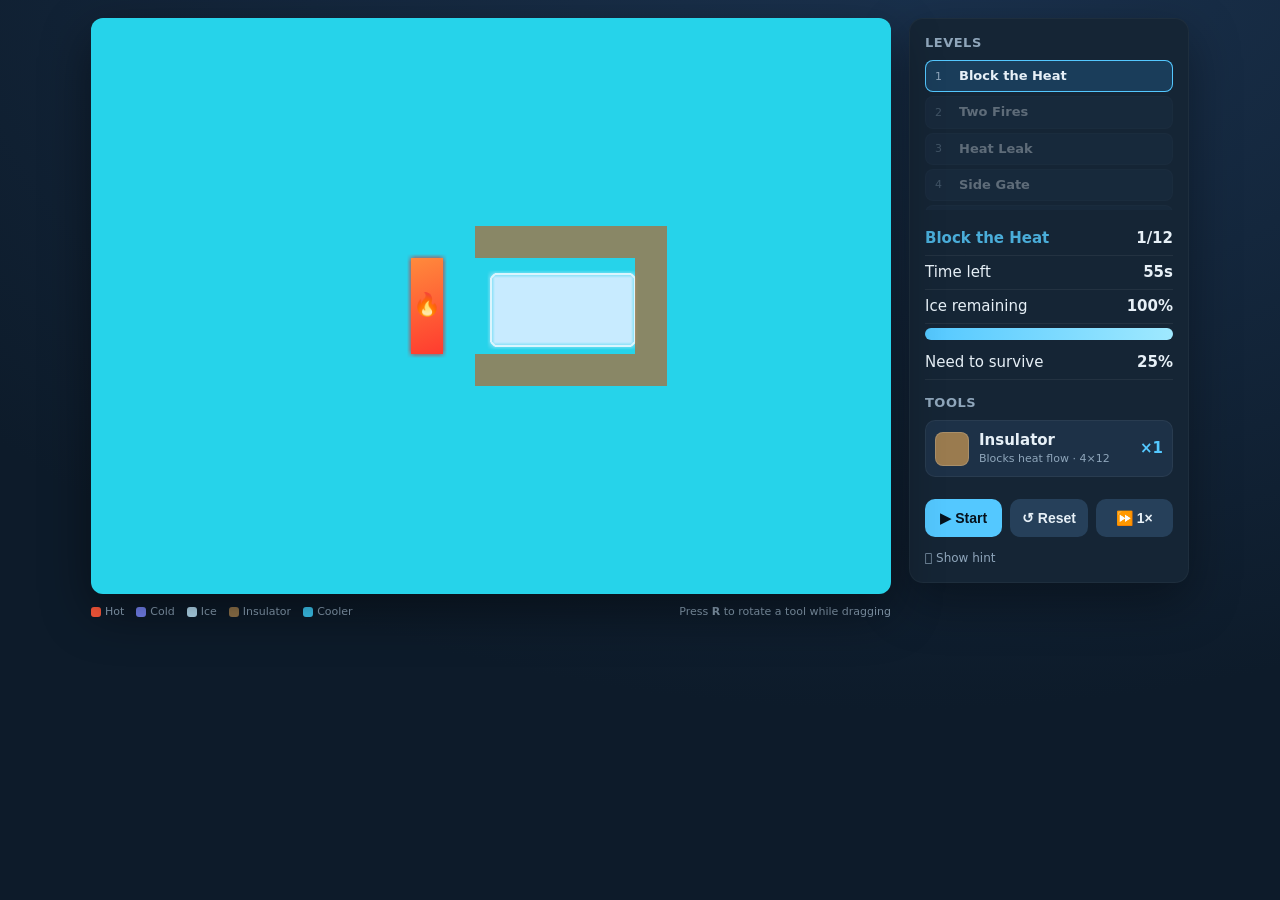
==== phys/index.html @ 72ea24be "feat: add phys project" ====
<!DOCTYPE html>
<html lang="en">
<head>
<meta charset="UTF-8">
<meta name="viewport" content="width=device-width, initial-scale=1.0">
<title>Ice Cube Rescue</title>
<link rel="stylesheet" href="style.css">
</head>
<body>
  <div>
    <div class="stage">
      <canvas id="cv"></canvas>
      <div class="banner" id="banner">
        <div class="big" id="bannerText">WIN</div>
        <div id="bannerSub"></div>
        <button id="bannerBtn">Next</button>
      </div>
    </div>
    <div class="legend">
      <span><i style="background:#ff5a3c"></i>Hot</span>
      <span><i style="background:#7b8aff"></i>Cold</span>
      <span><i style="background:#bfe9ff"></i>Ice</span>
      <span><i style="background:#9a7b4f"></i>Insulator</span>
      <span><i style="background:#3fd2ff"></i>Cooler</span>
      <span style="margin-left:auto">Press <b>R</b> to rotate a tool while dragging</span>
    </div>
  </div>

  <div class="panel">
    <div class="section-label">Levels</div>
    <div id="levelList"></div>

    <div class="stat"><span id="levelName">Level</span><b id="levelNo">1/3</b></div>
    <div class="stat"><span>Time left</span><b id="timeLeft">--</b></div>
    <div class="stat"><span>Ice remaining</span><b id="icePct">100%</b></div>
    <div class="bar"><span id="iceBar" style="width:100%"></span></div>
    <div class="stat" style="margin-top:6px"><span>Need to survive</span><b id="needPct">25%</b></div>

    <div class="tray">
      <h3>Tools</h3>
      <div id="toolList"></div>
    </div>

    <div class="btns">
      <button id="startBtn">▶ Start</button>
      <button id="resetBtn" class="ghost">↺ Reset</button>
      <button id="speedBtn" class="ghost">⏩ 1×</button>
    </div>
    
    <div id="showHint">𖡊 Show hint</div>
    <div class="hint" id="hint"></div>
  </div>

  <!-- classic scripts share global scope; load order matters, no bundler/server needed -->
  <script src="js/config.js"></script>
  <script src="js/levels.js"></script>
  <script src="js/sim.js"></script>
  <script src="js/marching.js"></script>
  <script src="js/thermalPalette.js"></script>
  <script src="js/render.js"></script>
  <script src="js/temperatureProbe.js"></script>
  <script src="js/main.js"></script>
</body>
</html>
---- phys/style.css ----
:root{
  --bg:#0d1b2a; --panel:#152535; --panel2:#1d3147;
  --ink:#e7f0f7; --muted:#8fa6bb; --accent:#54c8ff; --good:#5be39b; --bad:#ff6b6b;
}
*{box-sizing:border-box}
html,body{margin:0;height:100%}
body{
  background:radial-gradient(1200px 800px at 70% -10%, #1b3350, var(--bg));
  color:var(--ink); font:15px/1.4 system-ui,Segoe UI,Roboto,sans-serif;
  display:flex; min-height:100%; justify-content:center; align-items:flex-start;
  padding:18px; gap:18px; user-select:none;
}
h1{font-size:20px;margin:0 0 2px}
.sub{color:var(--muted);font-size:13px;margin:0 0 12px}
.stage{position:relative}
canvas{
  display:block;border-radius:12px;background:#08121d;
  box-shadow:0 18px 50px rgba(0,0,0,.45), inset 0 0 0 1px rgba(255,255,255,.05);
  cursor:default; touch-action:none;
}
.panel{
  width:280px;background:var(--panel);border-radius:14px;padding:16px;
  box-shadow:0 18px 50px rgba(0,0,0,.35), inset 0 0 0 1px rgba(255,255,255,.04);
}
.stat{display:flex;justify-content:space-between;padding:6px 0;border-bottom:1px solid rgba(255,255,255,.06)}
.stat b{font-variant-numeric:tabular-nums}

#levelName {
  color: #4aadd9;
  font-weight: bolder;
}

.bar{height:12px;border-radius:8px;background:#0a1623;overflow:hidden;margin-top:4px}
.bar>span{display:block;height:100%;background:linear-gradient(90deg,#54c8ff,#9fe9ff);transition:width .12s linear}
.tray{margin-top:14px}
.tray h3{font-size:13px;color:var(--muted);text-transform:uppercase;letter-spacing:.5px;margin:0 0 8px}
.tool{
  display:flex;align-items:center;gap:10px;padding:10px;border-radius:10px;
  background:var(--panel2);margin-bottom:8px;cursor:grab;
  box-shadow:inset 0 0 0 1px rgba(255,255,255,.05);
}
.tool:active{cursor:grabbing}
.tool.empty{opacity:.4;cursor:not-allowed}
.swatch{width:34px;height:34px;border-radius:8px;flex:none;box-shadow:inset 0 0 0 1px rgba(255,255,255,.15)}
.tool .meta{flex:1}
.tool .name{font-weight:600}
.tool .desc{font-size:11px;color:var(--muted)}
.tool .count{font-variant-numeric:tabular-nums;font-weight:700;color:var(--accent)}
.btns{display:flex;gap:8px;margin-top:14px}
button{
  flex:1;border:0;border-radius:10px;padding:11px;color:#06121d;font-weight:700;
  background:var(--accent);cursor:pointer;font-size:14px;
}
button.ghost{background:#26405a;color:var(--ink)}
button:disabled{opacity:.45;cursor:not-allowed}
.banner{
  position:absolute;inset:0;display:none;align-items:center;justify-content:center;
  flex-direction:column;gap:10px;border-radius:12px;background:rgba(5,12,20,.72);backdrop-filter:blur(2px);
}
.banner.show{display:flex}
.banner .big{font-size:34px;font-weight:800}
.banner .big.win{color:var(--good)} .banner .big.lose{color:var(--bad)}
.banner #bannerSub{color:var(--muted)}
.banner button{flex:none;padding:11px 22px}
.legend{display:flex;gap:12px;font-size:11px;color:var(--muted);margin-top:10px;flex-wrap:wrap}
.legend i{display:inline-block;width:10px;height:10px;border-radius:3px;margin-right:4px;vertical-align:middle}

.section-label{font-size:13px;color:var(--muted);text-transform:uppercase;letter-spacing:.5px;margin:0 0 8px;font-weight:600}
#levelList, #toolList{
  margin-bottom:12px;
  max-height: 150px;
  overflow-y: scroll;
  scrollbar-width: none;
}

.level-item{
  display:flex;align-items:center;gap:8px;padding:7px 10px;border-radius:8px;
  cursor:pointer;margin-bottom:4px;background:var(--panel2);
  box-shadow:inset 0 0 0 1px rgba(255,255,255,.04);transition:background .1s;
}
.level-item:hover{background:#243d57}
.level-item.active{background:#1a3d5a;box-shadow:inset 0 0 0 1px var(--accent)}
.level-item.locked{opacity:.35;cursor:not-allowed;pointer-events:none}
.level-num{font-size:11px;color:var(--muted);min-width:16px;font-variant-numeric:tabular-nums}
.level-name{font-size:13px;font-weight:600;flex:1}
.level-check{color:var(--good);font-size:13px;margin-left:auto}
.hint{font-size:12px;color:var(--muted);margin-top:12px;line-height:1.5}
.hint:not(.active) {
  display: none;
}
#showHint {
  font-size:12px;
  color:var(--muted);
  margin-top:12px;
  line-height:1.5;
  cursor: pointer;
}
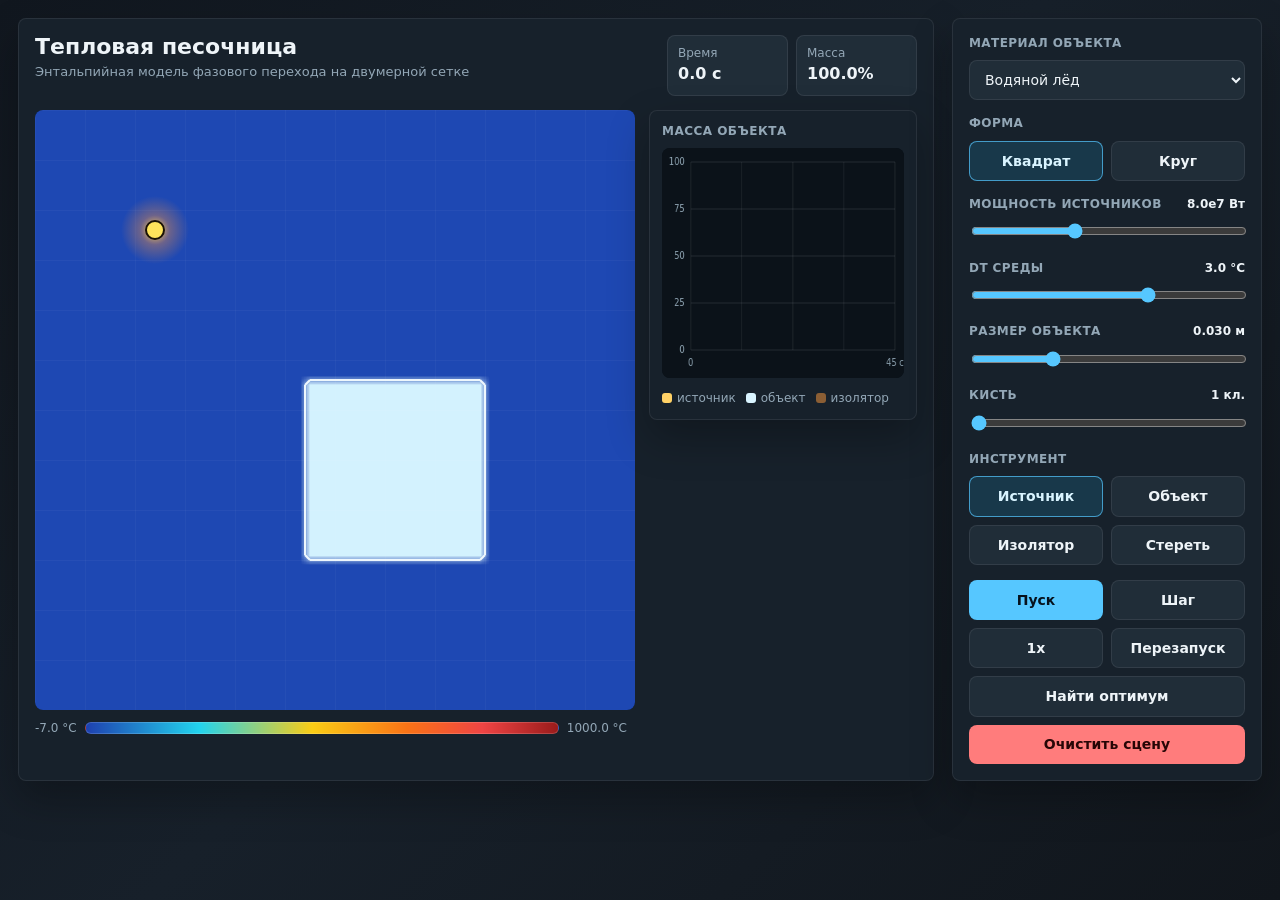
==== commit daa05604: "feat(phys): replace the game with the sandbox" ====
--- a/phys/index.html
+++ b/phys/index.html
@@ -1,59 +1,104 @@
 <!DOCTYPE html>
-<html lang="en">
+<html lang="ru">
 <head>
 <meta charset="UTF-8">
 <meta name="viewport" content="width=device-width, initial-scale=1.0">
-<title>Ice Cube Rescue</title>
+<title>Тепловая песочница</title>
 <link rel="stylesheet" href="style.css">
 </head>
 <body>
-  <div>
-    <div class="stage">
-      <canvas id="cv"></canvas>
-      <div class="banner" id="banner">
-        <div class="big" id="bannerText">WIN</div>
-        <div id="bannerSub"></div>
-        <button id="bannerBtn">Next</button>
+  <main class="app">
+    <section class="workspace">
+      <div class="topbar">
+        <div>
+          <h1>Тепловая песочница</h1>
+          <p class="sub">Энтальпийная модель фазового перехода на двумерной сетке</p>
+        </div>
+        <div class="readouts">
+          <div><span>Время</span><b id="timeReadout">0.0 c</b></div>
+          <div><span>Масса</span><b id="massReadout">100%</b></div>
+        </div>
       </div>
-    </div>
-    <div class="legend">
-      <span><i style="background:#ff5a3c"></i>Hot</span>
-      <span><i style="background:#7b8aff"></i>Cold</span>
-      <span><i style="background:#bfe9ff"></i>Ice</span>
-      <span><i style="background:#9a7b4f"></i>Insulator</span>
-      <span><i style="background:#3fd2ff"></i>Cooler</span>
-      <span style="margin-left:auto">Press <b>R</b> to rotate a tool while dragging</span>
-    </div>
-  </div>
 
-  <div class="panel">
-    <div class="section-label">Levels</div>
-    <div id="levelList"></div>
+      <div class="canvasRow">
+        <div class="fieldPanel">
+          <canvas id="cv" aria-label="Тепловое поле"></canvas>
+          <div class="thermalLegend" aria-label="Шкала температуры">
+            <span id="tempScaleMin">-- °C</span>
+            <div class="thermalRamp"></div>
+            <span id="tempScaleMax">-- °C</span>
+          </div>
+        </div>
+        <aside class="graphPanel">
+          <div class="panelTitle">Масса объекта</div>
+          <canvas id="massGraph" aria-label="График массы объекта"></canvas>
+          <div class="legend">
+            <span><i class="hot"></i>источник</span>
+            <span><i class="object"></i>объект</span>
+            <span><i class="insul"></i>изолятор</span>
+            <!-- <span><i class="cooler"></i>охладитель</span> -->
+          </div>
+        </aside>
+      </div>
+    </section>
 
-    <div class="stat"><span id="levelName">Level</span><b id="levelNo">1/3</b></div>
-    <div class="stat"><span>Time left</span><b id="timeLeft">--</b></div>
-    <div class="stat"><span>Ice remaining</span><b id="icePct">100%</b></div>
-    <div class="bar"><span id="iceBar" style="width:100%"></span></div>
-    <div class="stat" style="margin-top:6px"><span>Need to survive</span><b id="needPct">25%</b></div>
+    <aside class="panel">
+      <div class="section">
+        <label for="materialSelect">Материал объекта</label>
+        <select id="materialSelect"></select>
+      </div>
 
-    <div class="tray">
-      <h3>Tools</h3>
-      <div id="toolList"></div>
-    </div>
+      <div class="section split">
+        <label>Форма</label>
+        <div class="segmented" id="shapeControls">
+          <button type="button" data-shape="square" class="active">Квадрат</button>
+          <button type="button" data-shape="circle">Круг</button>
+        </div>
+      </div>
 
-    <div class="btns">
-      <button id="startBtn">▶ Start</button>
-      <button id="resetBtn" class="ghost">↺ Reset</button>
-      <button id="speedBtn" class="ghost">⏩ 1×</button>
-    </div>
-    
-    <div id="showHint">𖡊 Show hint</div>
-    <div class="hint" id="hint"></div>
-  </div>
+      <div class="section">
+        <label for="powerSlider">Мощность источников <b id="powerValue"></b></label>
+        <input id="powerSlider" type="range" min="10000000" max="200000000" step="1000000">
+      </div>
 
-  <!-- classic scripts share global scope; load order matters, no bundler/server needed -->
+      <div class="section">
+        <label for="ambientSlider">dT среды <b id="ambientValue"></b></label>
+        <input id="ambientSlider" type="range" min="-10" max="10" step="0.1">
+      </div>
+
+      <div class="section">
+        <label for="sizeSlider">Размер объекта <b id="sizeValue"></b></label>
+        <input id="sizeSlider" type="range" min="0.01" max="0.08" step="0.001">
+      </div>
+
+      <div class="section">
+        <label for="brushSlider">Кисть <b id="brushValue"></b></label>
+        <input id="brushSlider" type="range" min="1" max="4" step="1">
+      </div>
+
+      <div class="section">
+        <label>Инструмент</label>
+        <div class="toolGrid" id="toolControls">
+          <button type="button" data-tool="source" class="active">Источник</button>
+          <button type="button" data-tool="object">Объект</button>
+          <button type="button" data-tool="insulator">Изолятор</button>
+          <!-- <button type="button" data-tool="cooler">Охладитель</button> -->
+          <button type="button" data-tool="eraser">Стереть</button>
+        </div>
+      </div>
+
+      <div class="buttonGrid">
+        <button id="runBtn" type="button">Пуск</button>
+        <button id="stepBtn" type="button" class="ghost">Шаг</button>
+        <button id="speedBtn" type="button" class="ghost">1x</button>
+        <button id="resetBtn" type="button" class="ghost">Перезапуск</button>
+        <button id="optBtn" type="button" class="ghost wide">Найти оптимум</button>
+        <button id="clearBtn" type="button" class="danger wide">Очистить сцену</button>
+      </div>
+    </aside>
+  </main>
+
   <script src="js/config.js"></script>
-  <script src="js/levels.js"></script>
   <script src="js/sim.js"></script>
   <script src="js/marching.js"></script>
   <script src="js/thermalPalette.js"></script>
--- a/phys/style.css
+++ b/phys/style.css
@@ -1,97 +1,165 @@
 :root{
-  --bg:#0d1b2a; --panel:#152535; --panel2:#1d3147;
-  --ink:#e7f0f7; --muted:#8fa6bb; --accent:#54c8ff; --good:#5be39b; --bad:#ff6b6b;
+  --bg:#10151b;
+  --panel:#17212b;
+  --panel2:#202d38;
+  --ink:#eef4f8;
+  --muted:#93a7b6;
+  --line:rgba(255,255,255,.08);
+  --accent:#56c7ff;
+  --good:#68d391;
+  --bad:#ff6b6b;
 }
 *{box-sizing:border-box}
-html,body{margin:0;height:100%}
+html,body{margin:0;min-height:100%}
 body{
-  background:radial-gradient(1200px 800px at 70% -10%, #1b3350, var(--bg));
-  color:var(--ink); font:15px/1.4 system-ui,Segoe UI,Roboto,sans-serif;
-  display:flex; min-height:100%; justify-content:center; align-items:flex-start;
-  padding:18px; gap:18px; user-select:none;
+  background:linear-gradient(135deg,#11171f,#17202a 48%,#11161c);
+  color:var(--ink);
+  font:14px/1.45 system-ui,Segoe UI,Roboto,Arial,sans-serif;
+  padding:18px;
+  user-select:none;
 }
-h1{font-size:20px;margin:0 0 2px}
-.sub{color:var(--muted);font-size:13px;margin:0 0 12px}
-.stage{position:relative}
+button,input,select{font:inherit}
+.app{
+  display:grid;
+  grid-template-columns:minmax(720px,980px) 310px;
+  gap:18px;
+  max-width:1320px;
+  margin:0 auto;
+}
+.workspace,.panel,.graphPanel{
+  background:var(--panel);
+  border:1px solid var(--line);
+  box-shadow:0 18px 42px rgba(0,0,0,.28);
+}
+.workspace{border-radius:8px;padding:16px}
+.topbar{
+  display:flex;
+  justify-content:space-between;
+  gap:16px;
+  align-items:flex-start;
+  margin-bottom:14px;
+}
+h1{font-size:22px;line-height:1.1;margin:0 0 4px}
+.sub{margin:0;color:var(--muted);font-size:13px}
+.readouts{
+  display:grid;
+  grid-template-columns:repeat(2,minmax(92px,1fr));
+  gap:8px;
+  min-width:250px;
+}
+.readouts div{
+  background:var(--panel2);
+  border:1px solid var(--line);
+  border-radius:8px;
+  padding:9px 10px;
+}
+.readouts span{display:block;color:var(--muted);font-size:12px}
+.readouts b{font-variant-numeric:tabular-nums;font-size:16px}
+.canvasRow{display:grid;grid-template-columns:auto 1fr;gap:14px;align-items:start}
+.fieldPanel{width:600px;max-width:100%}
 canvas{
-  display:block;border-radius:12px;background:#08121d;
-  box-shadow:0 18px 50px rgba(0,0,0,.45), inset 0 0 0 1px rgba(255,255,255,.05);
-  cursor:default; touch-action:none;
+  display:block;
+  background:#071018;
+  border-radius:8px;
 }
+#cv{
+  width:600px;
+  height:600px;
+  cursor:crosshair;
+  touch-action:none;
+}
+.thermalLegend{
+  display:grid;
+  grid-template-columns:auto 1fr auto auto;
+  align-items:center;
+  gap:8px;
+  color:var(--muted);
+  font-size:12px;
+  margin-top:10px;
+  font-variant-numeric:tabular-nums;
+}
+.thermalRamp{
+  height:12px;
+  border-radius:8px;
+  border:1px solid rgba(255,255,255,.16);
+  background:linear-gradient(90deg,#1e40af 0%,#22d3ee 24%,#facc15 48%,#f97316 68%,#ef4444 84%,#991b1b 100%);
+}
+.graphPanel{
+  border-radius:8px;
+  padding:12px;
+  min-width:260px;
+}
+.panelTitle{
+  color:var(--muted);
+  font-size:12px;
+  text-transform:uppercase;
+  letter-spacing:.04em;
+  font-weight:700;
+  margin-bottom:8px;
+}
+#massGraph{width:100%;height:230px}
+.legend{display:flex;gap:10px;flex-wrap:wrap;color:var(--muted);font-size:12px;margin-top:12px}
+.legend i{display:inline-block;width:10px;height:10px;border-radius:3px;margin-right:5px;vertical-align:-1px}
+.legend .hot{background:#ffd166}.legend .object{background:#d9f4ff}
+.legend .insul{background:#8b5e34}.legend .cooler{background:#36d0ff}
 .panel{
-  width:280px;background:var(--panel);border-radius:14px;padding:16px;
-  box-shadow:0 18px 50px rgba(0,0,0,.35), inset 0 0 0 1px rgba(255,255,255,.04);
+  border-radius:8px;
+  padding:16px;
+  align-self:start;
 }
-.stat{display:flex;justify-content:space-between;padding:6px 0;border-bottom:1px solid rgba(255,255,255,.06)}
-.stat b{font-variant-numeric:tabular-nums}
-
-#levelName {
-  color: #4aadd9;
-  font-weight: bolder;
+.section{margin-bottom:15px}
+.section label{
+  display:flex;
+  justify-content:space-between;
+  gap:8px;
+  color:var(--muted);
+  font-size:12px;
+  text-transform:uppercase;
+  letter-spacing:.035em;
+  font-weight:700;
+  margin-bottom:8px;
 }
-
-.bar{height:12px;border-radius:8px;background:#0a1623;overflow:hidden;margin-top:4px}
-.bar>span{display:block;height:100%;background:linear-gradient(90deg,#54c8ff,#9fe9ff);transition:width .12s linear}
-.tray{margin-top:14px}
-.tray h3{font-size:13px;color:var(--muted);text-transform:uppercase;letter-spacing:.5px;margin:0 0 8px}
-.tool{
-  display:flex;align-items:center;gap:10px;padding:10px;border-radius:10px;
-  background:var(--panel2);margin-bottom:8px;cursor:grab;
-  box-shadow:inset 0 0 0 1px rgba(255,255,255,.05);
+.section label b{color:var(--ink);font-weight:700;text-transform:none;letter-spacing:0}
+select{
+  width:100%;
+  border:1px solid var(--line);
+  background:var(--panel2);
+  color:var(--ink);
+  border-radius:8px;
+  padding:10px 11px;
 }
-.tool:active{cursor:grabbing}
-.tool.empty{opacity:.4;cursor:not-allowed}
-.swatch{width:34px;height:34px;border-radius:8px;flex:none;box-shadow:inset 0 0 0 1px rgba(255,255,255,.15)}
-.tool .meta{flex:1}
-.tool .name{font-weight:600}
-.tool .desc{font-size:11px;color:var(--muted)}
-.tool .count{font-variant-numeric:tabular-nums;font-weight:700;color:var(--accent)}
-.btns{display:flex;gap:8px;margin-top:14px}
+input[type=range]{width:100%;accent-color:var(--accent)}
+.segmented,.toolGrid,.buttonGrid{display:grid;gap:8px}
+.segmented{grid-template-columns:1fr 1fr}
+.toolGrid{grid-template-columns:1fr 1fr}
 button{
-  flex:1;border:0;border-radius:10px;padding:11px;color:#06121d;font-weight:700;
-  background:var(--accent);cursor:pointer;font-size:14px;
+  border:0;
+  border-radius:8px;
+  min-height:39px;
+  padding:9px 10px;
+  color:#06121d;
+  background:var(--accent);
+  font-weight:750;
+  cursor:pointer;
 }
-button.ghost{background:#26405a;color:var(--ink)}
-button:disabled{opacity:.45;cursor:not-allowed}
-.banner{
-  position:absolute;inset:0;display:none;align-items:center;justify-content:center;
-  flex-direction:column;gap:10px;border-radius:12px;background:rgba(5,12,20,.72);backdrop-filter:blur(2px);
+button.ghost,.segmented button,.toolGrid button{
+  background:var(--panel2);
+  color:var(--ink);
+  border:1px solid var(--line);
 }
-.banner.show{display:flex}
-.banner .big{font-size:34px;font-weight:800}
-.banner .big.win{color:var(--good)} .banner .big.lose{color:var(--bad)}
-.banner #bannerSub{color:var(--muted)}
-.banner button{flex:none;padding:11px 22px}
-.legend{display:flex;gap:12px;font-size:11px;color:var(--muted);margin-top:10px;flex-wrap:wrap}
-.legend i{display:inline-block;width:10px;height:10px;border-radius:3px;margin-right:4px;vertical-align:middle}
-
-.section-label{font-size:13px;color:var(--muted);text-transform:uppercase;letter-spacing:.5px;margin:0 0 8px;font-weight:600}
-#levelList, #toolList{
-  margin-bottom:12px;
-  max-height: 150px;
-  overflow-y: scroll;
-  scrollbar-width: none;
+button.active{
+  background:#18384a;
+  color:#d9f4ff;
+  border-color:rgba(86,199,255,.7);
 }
-
-.level-item{
-  display:flex;align-items:center;gap:8px;padding:7px 10px;border-radius:8px;
-  cursor:pointer;margin-bottom:4px;background:var(--panel2);
-  box-shadow:inset 0 0 0 1px rgba(255,255,255,.04);transition:background .1s;
+button.danger{background:#ff7c7c;color:#270606}
+.buttonGrid{grid-template-columns:1fr 1fr;margin-top:8px}
+.buttonGrid .wide{grid-column:1/-1}
+@media (max-width:1100px){
+  .app{grid-template-columns:1fr}
+  .panel{order:-1}
+  .canvasRow{grid-template-columns:1fr}
+  .fieldPanel{width:min(100%,600px)}
+  #cv{width:100%;height:auto;aspect-ratio:1}
+  .readouts{min-width:0}
 }
-.level-item:hover{background:#243d57}
-.level-item.active{background:#1a3d5a;box-shadow:inset 0 0 0 1px var(--accent)}
-.level-item.locked{opacity:.35;cursor:not-allowed;pointer-events:none}
-.level-num{font-size:11px;color:var(--muted);min-width:16px;font-variant-numeric:tabular-nums}
-.level-name{font-size:13px;font-weight:600;flex:1}
-.level-check{color:var(--good);font-size:13px;margin-left:auto}
-.hint{font-size:12px;color:var(--muted);margin-top:12px;line-height:1.5}
-.hint:not(.active) {
-  display: none;
-}
-#showHint {
-  font-size:12px;
-  color:var(--muted);
-  margin-top:12px;
-  line-height:1.5;
-  cursor: pointer;
-}
